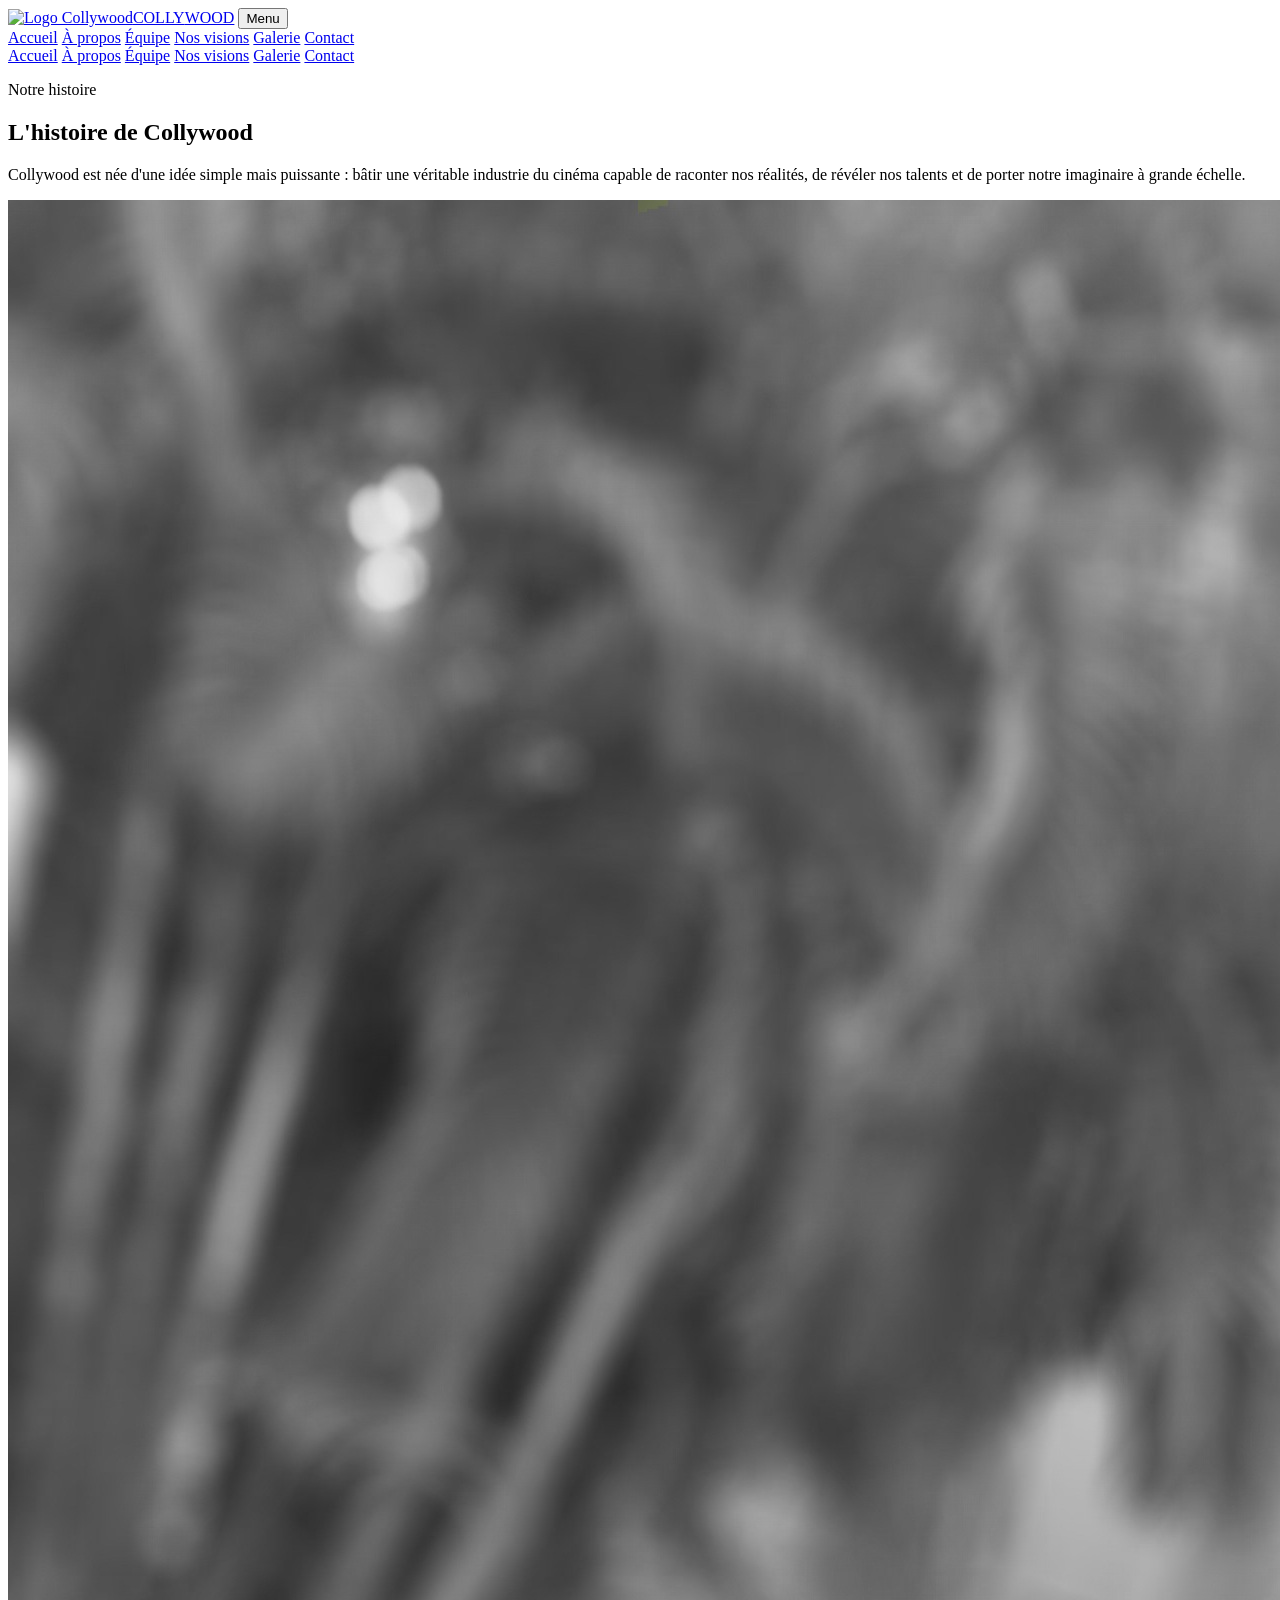
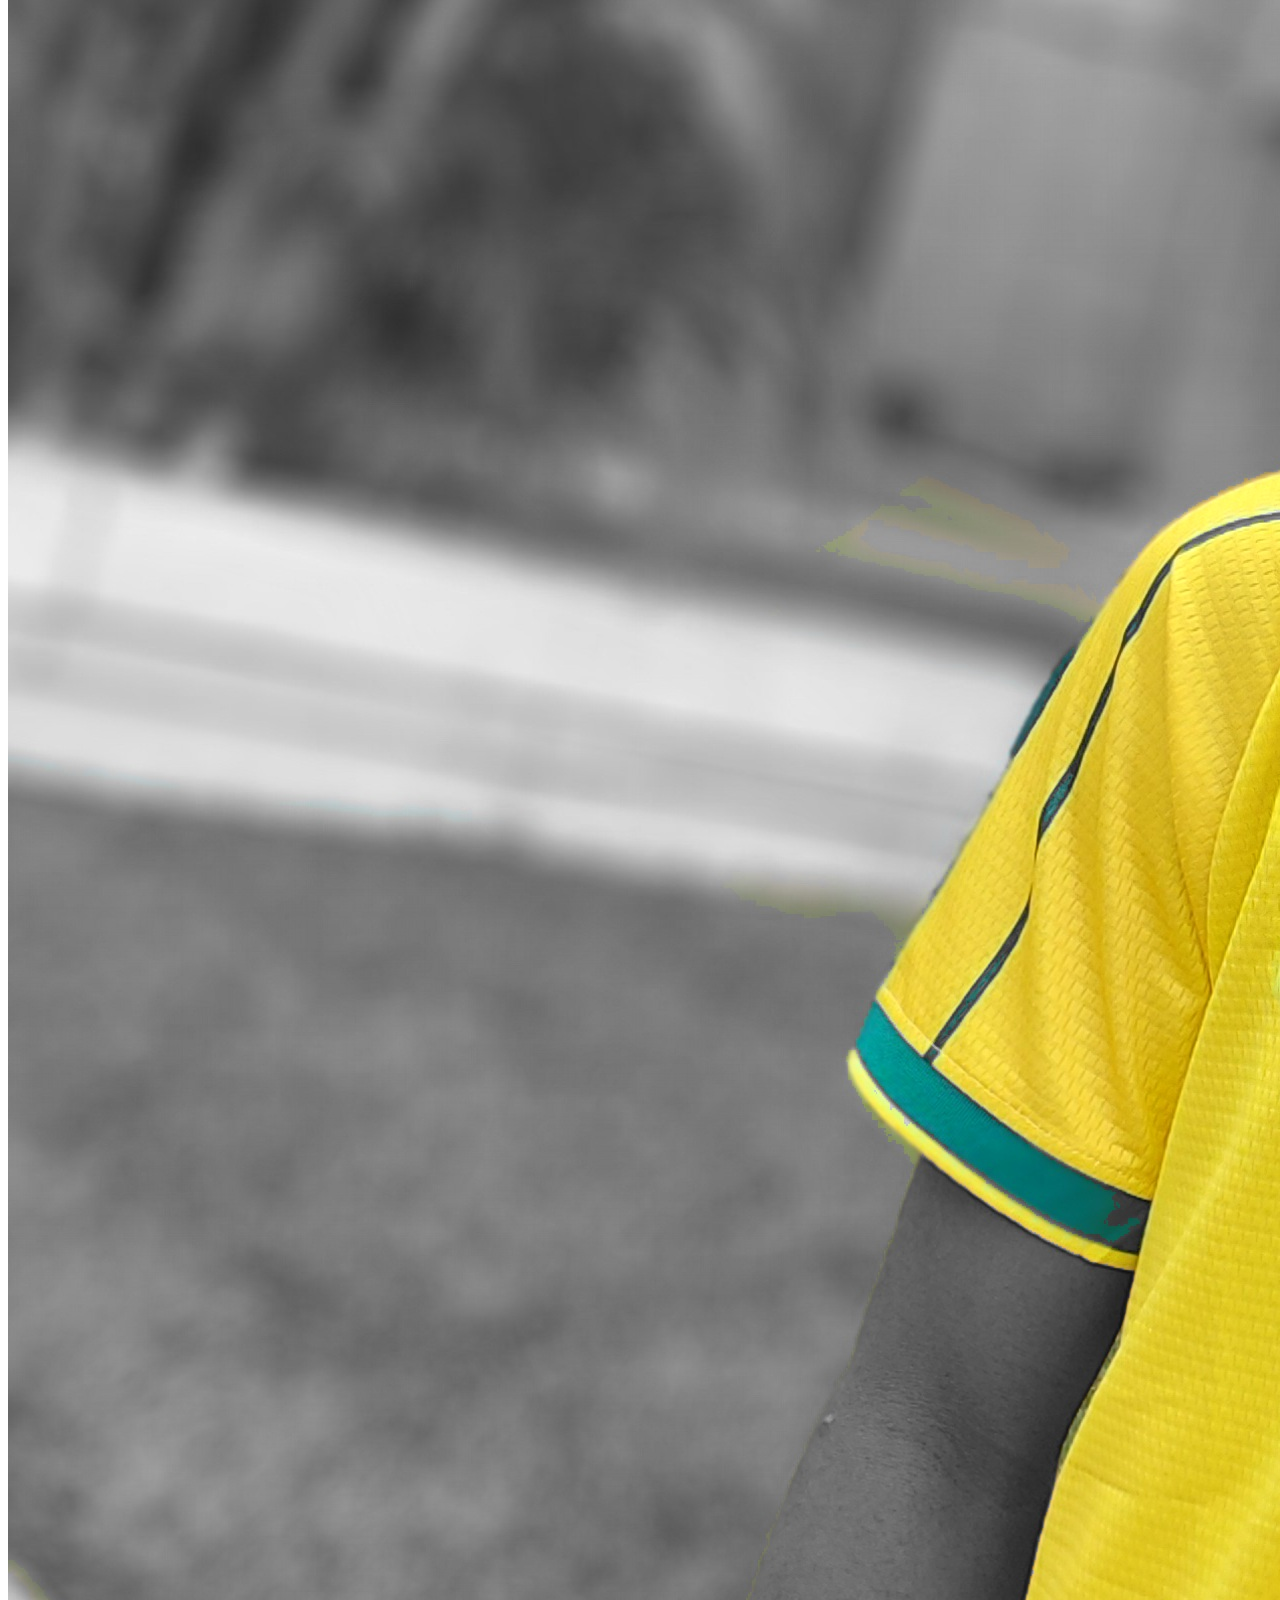
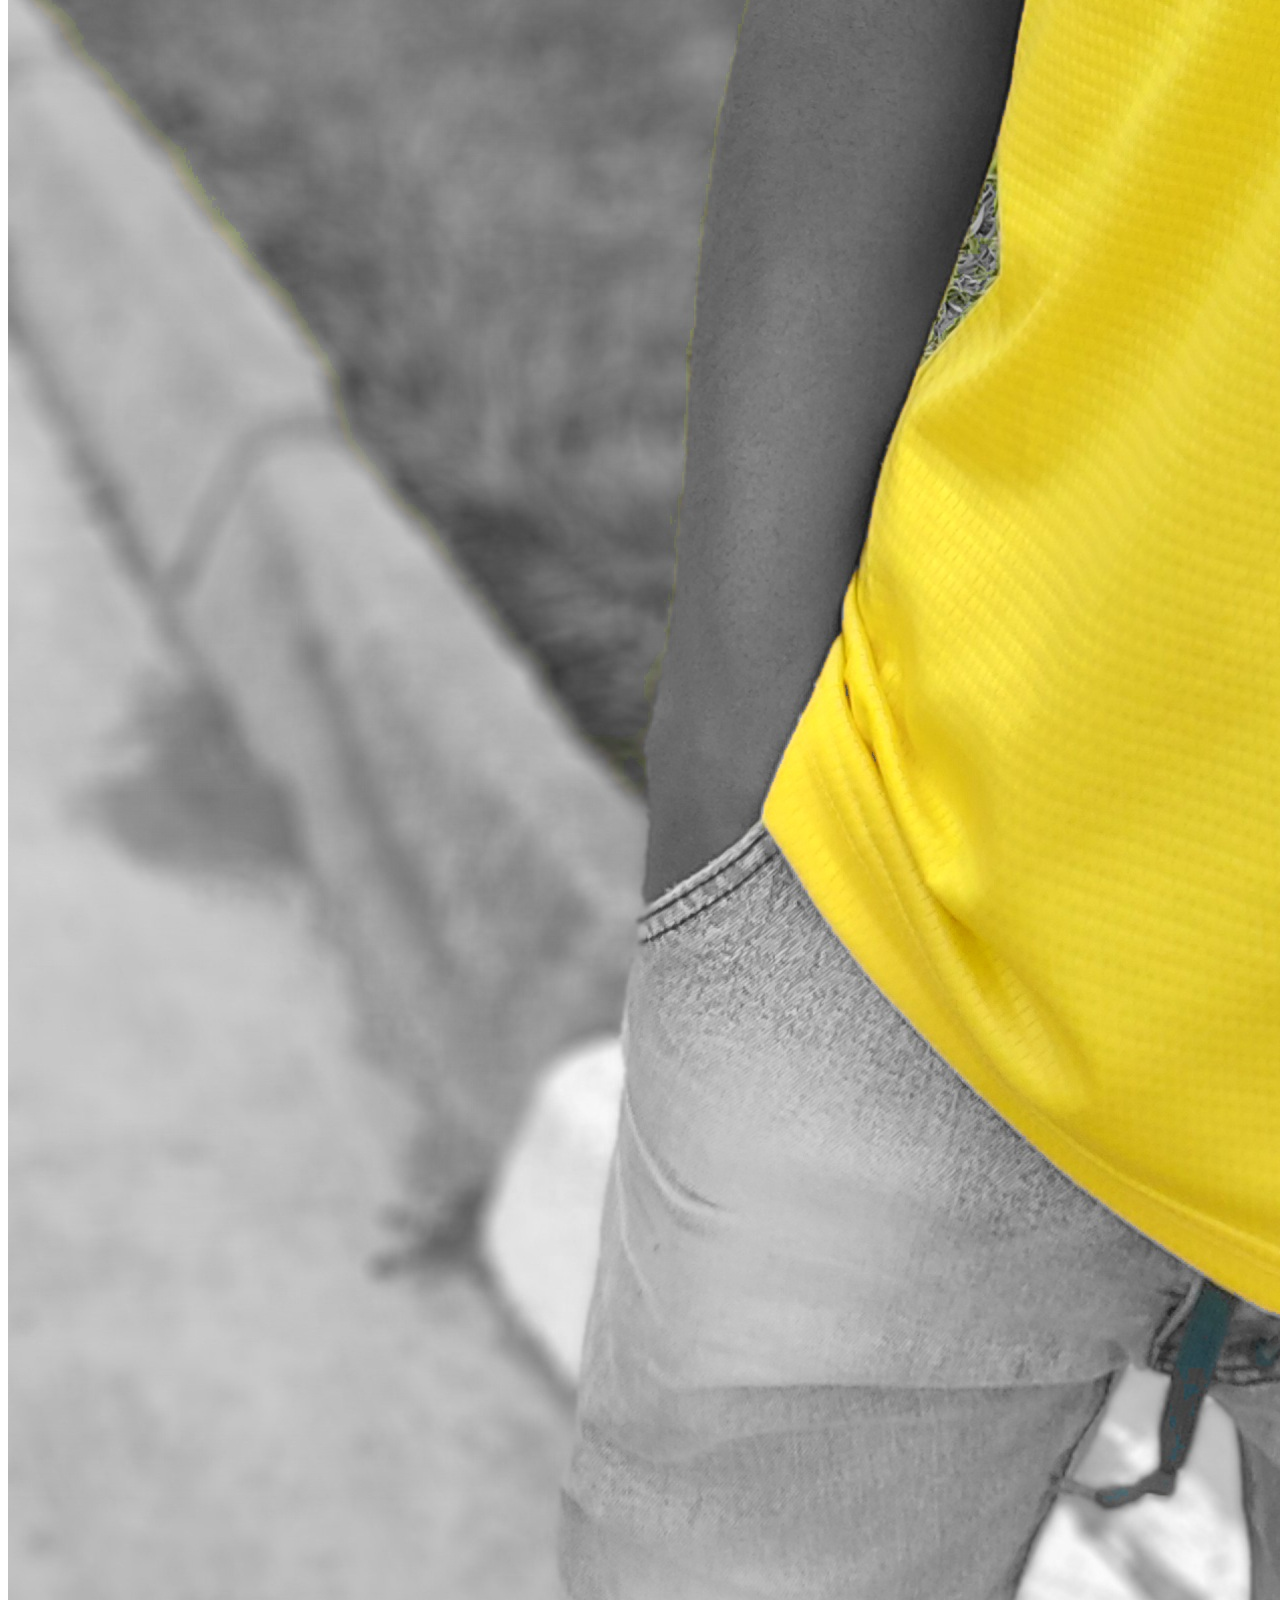
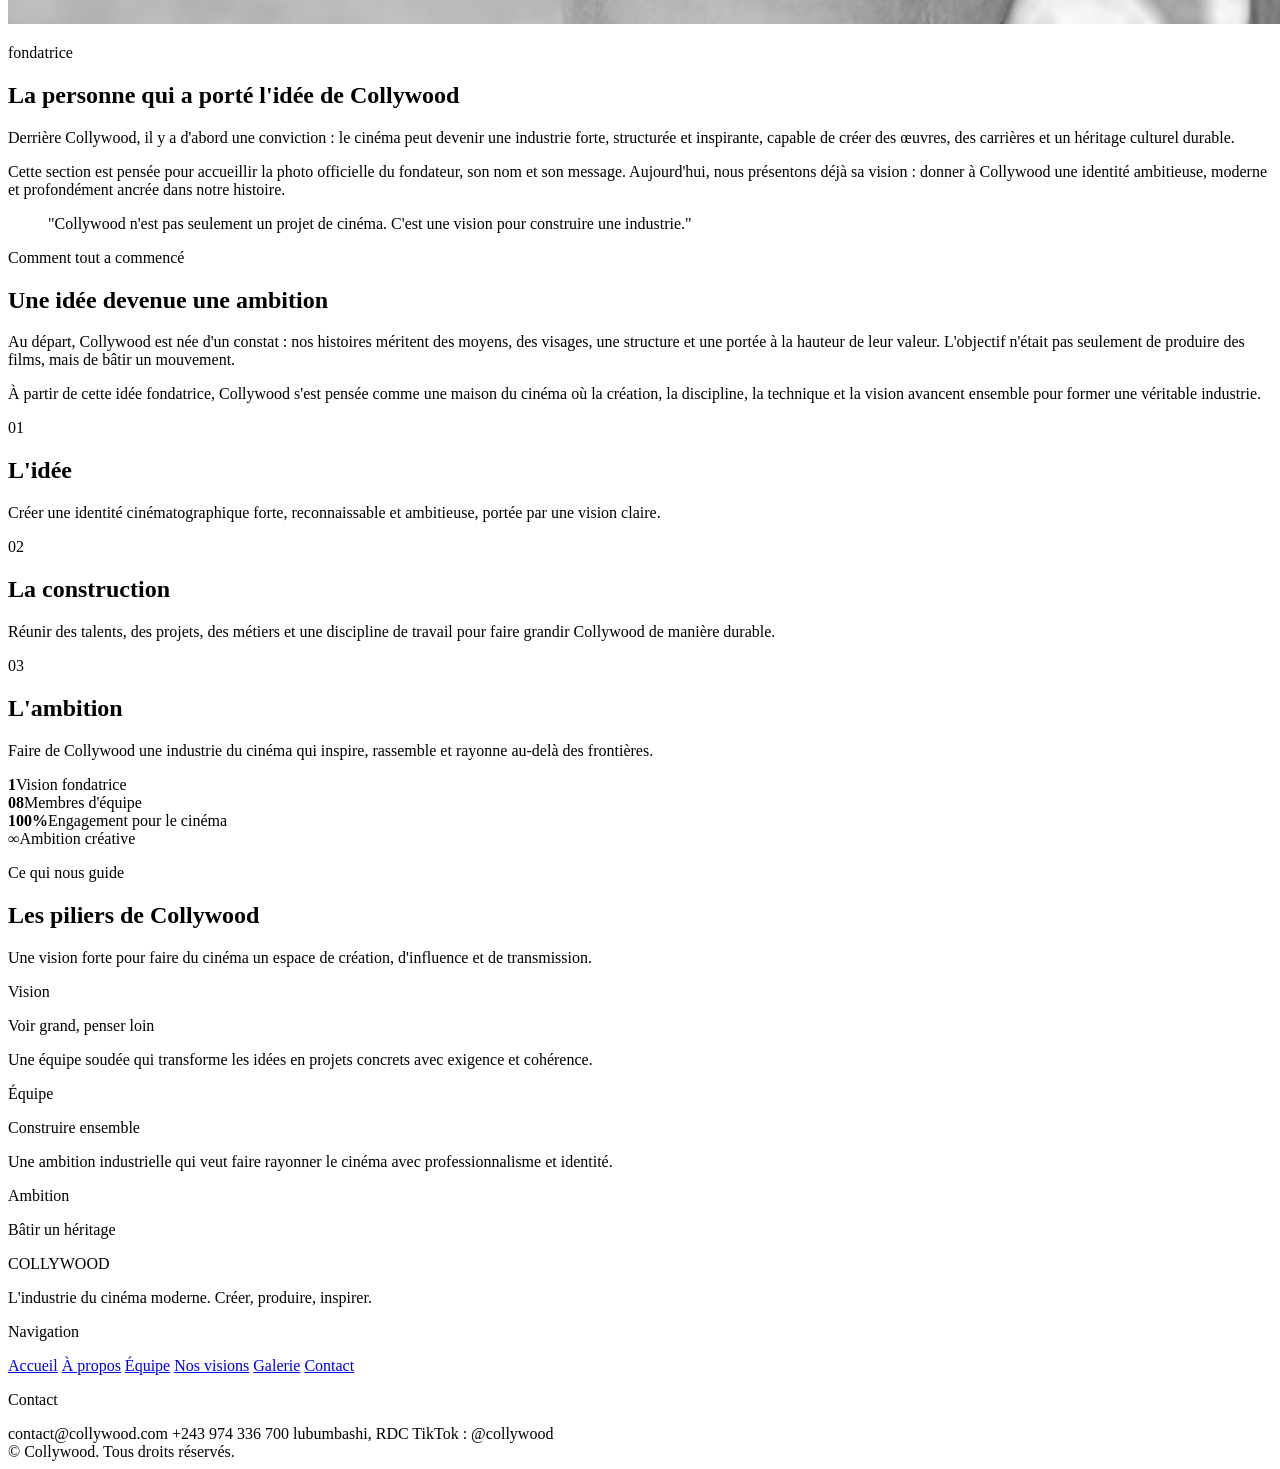
==== a-propos.html @ b6eca4f7 "Add files via upload" ====
<!doctype html>
<html lang="fr">
  <head>
    <meta charset="UTF-8" />
    <meta name="viewport" content="width=device-width, initial-scale=1.0" />
    <title>Collywood | À propos</title>
    <meta
      name="description"
      content="Découvrez l'histoire de Collywood, la vision du fondateur et l'ambition derrière cette industrie du cinéma."
    />
    <link rel="icon" type="image/x-icon" href="./public/favicon.ico" />
    <link rel="preconnect" href="https://fonts.googleapis.com" />
    <link rel="preconnect" href="https://fonts.gstatic.com" crossorigin />
    <link
      href="https://fonts.googleapis.com/css2?family=Outfit:wght@300;400;500;600;700;800&family=Space+Grotesk:wght@400;500;700&display=swap"
      rel="stylesheet"
    />
    <link rel="stylesheet" href="./styles.css" />
  </head>
  <body>
    <header class="site-header">
      <nav class="navbar container">
        <a class="brand" href="./index.html"><img class="brand-image" src="./public/favicon.ico" alt="Logo Collywood" />COLLY<span>WOOD</span></a>
        <button class="menu-toggle" type="button" aria-expanded="false" aria-controls="mobile-menu">Menu</button>
        <div class="nav-links desktop-nav">
          <a href="./index.html">Accueil</a>
          <a href="./a-propos.html">À propos</a>
          <a href="./equipe.html">Équipe</a>
          <a href="./nos-visions.html">Nos visions</a>
          <a href="./galerie.html">Galerie</a>
          <a href="./contact.html">Contact</a>
        </div>
      </nav>
      <div id="mobile-menu" class="mobile-menu container">
        <a href="./index.html">Accueil</a>
        <a href="./a-propos.html">À propos</a>
        <a href="./equipe.html">Équipe</a>
        <a href="./nos-visions.html">Nos visions</a>
        <a href="./galerie.html">Galerie</a>
        <a href="./contact.html">Contact</a>
      </div>
    </header>

    <main>
      <section class="hero section">
        <div class="container narrow" data-reveal>
          <p class="eyebrow">Notre histoire</p>
          <h1>L'histoire de <span class="text-gradient">Collywood</span></h1>
          <p class="hero-copy">
            Collywood est née d'une idée simple mais puissante : bâtir une véritable industrie du cinéma capable de raconter nos réalités, de révéler nos talents et de porter notre imaginaire à grande échelle.
          </p>
        </div>
      </section>

      <section class="section">
        <div class="container founder-layout">
          <div class="founder-media card" data-reveal>
            <img src="20250512_072657.jpg" alt="Photo du fondateur de Collywood" class="founder-portrait" />
          </div>
          <article class="card card-large founder-copy" data-reveal data-delay="100">
            <p class="section-kicker">fondatrice</p>
            <h2>La personne qui a porté l'idée de Collywood</h2>
            <p>
              Derrière Collywood, il y a d'abord une conviction : le cinéma peut devenir une industrie forte, structurée et inspirante, capable de créer des œuvres, des carrières et un héritage culturel durable.
            </p>
            <p>
              Cette section est pensée pour accueillir la photo officielle du fondateur, son nom et son message. Aujourd'hui, nous présentons déjà sa vision : donner à Collywood une identité ambitieuse, moderne et profondément ancrée dans notre histoire.
            </p>
            <blockquote class="founder-quote">
              "Collywood n'est pas seulement un projet de cinéma. C'est une vision pour construire une industrie."
            </blockquote>
          </article>
        </div>
      </section>

      <section class="section">
        <div class="container split-layout">
          <article class="card card-large" data-reveal>
            <p class="section-kicker">Comment tout a commencé</p>
            <h2>Une idée devenue une ambition</h2>
            <p>
              Au départ, Collywood est née d'un constat : nos histoires méritent des moyens, des visages, une structure et une portée à la hauteur de leur valeur. L'objectif n'était pas seulement de produire des films, mais de bâtir un mouvement.
            </p>
            <p>
              À partir de cette idée fondatrice, Collywood s'est pensée comme une maison du cinéma où la création, la discipline, la technique et la vision avancent ensemble pour former une véritable industrie.
            </p>
          </article>

          <div class="stack-list">
            <article class="feature-row" data-reveal data-delay="100">
              <div class="icon-badge">01</div>
              <div>
                <h2>L'idée</h2>
                <p>Créer une identité cinématographique forte, reconnaissable et ambitieuse, portée par une vision claire.</p>
              </div>
            </article>
            <article class="feature-row" data-reveal data-delay="180">
              <div class="icon-badge">02</div>
              <div>
                <h2>La construction</h2>
                <p>Réunir des talents, des projets, des métiers et une discipline de travail pour faire grandir Collywood de manière durable.</p>
              </div>
            </article>
            <article class="feature-row" data-reveal data-delay="260">
              <div class="icon-badge">03</div>
              <div>
                <h2>L'ambition</h2>
                <p>Faire de Collywood une industrie du cinéma qui inspire, rassemble et rayonne au-delà des frontières.</p>
              </div>
            </article>
          </div>
        </div>
      </section>

      <section class="section section-dark">
        <div class="container">
          <div class="stats-grid">
            <div data-reveal><strong>1</strong><span>Vision fondatrice</span></div>
            <div data-reveal data-delay="100"><strong>08</strong><span>Membres d'équipe</span></div>
            <div data-reveal data-delay="200"><strong>100%</strong><span>Engagement pour le cinéma</span></div>
            <div data-reveal data-delay="300"><strong>∞</strong><span>Ambition créative</span></div>
          </div>
        </div>
      </section>

      <section class="section">
        <div class="container">
          <div class="section-heading" data-reveal>
            <p class="eyebrow">Ce qui nous guide</p>
            <h2>Les piliers de Collywood</h2>
          </div>
          <div class="cards-grid cards-grid-3">
            <article class="card" data-reveal>
              <p class="quote">Une vision forte pour faire du cinéma un espace de création, d'influence et de transmission.</p>
              <p class="quote-author">Vision</p>
              <p class="quote-role">Voir grand, penser loin</p>
            </article>
            <article class="card" data-reveal data-delay="100">
              <p class="quote">Une équipe soudée qui transforme les idées en projets concrets avec exigence et cohérence.</p>
              <p class="quote-author">Équipe</p>
              <p class="quote-role">Construire ensemble</p>
            </article>
            <article class="card" data-reveal data-delay="200">
              <p class="quote">Une ambition industrielle qui veut faire rayonner le cinéma avec professionnalisme et identité.</p>
              <p class="quote-author">Ambition</p>
              <p class="quote-role">Bâtir un héritage</p>
            </article>
          </div>
        </div>
      </section>
    </main>

    <footer class="site-footer">
      <div class="container footer-grid">
        <div>
          <p class="footer-brand">COLLYWOOD</p>
          <p>L'industrie du cinéma moderne. Créer, produire, inspirer.</p>
        </div>
        <div>
          <p class="footer-title">Navigation</p>
          <div class="footer-links">
            <a href="./index.html">Accueil</a>
            <a href="./a-propos.html">À propos</a>
            <a href="./equipe.html">Équipe</a>
            <a href="./nos-visions.html">Nos visions</a>
            <a href="./galerie.html">Galerie</a>
            <a href="./contact.html">Contact</a>
          </div>
        </div>
        <div>
          <p class="footer-title">Contact</p>
          <div class="footer-links">
            <span>contact@collywood.com</span>
            <span>+243 974 336 700</span>
            <span>lubumbashi, RDC</span>
            <span>TikTok : @collywood</span>
          </div>
        </div>
      </div>
      <div class="container footer-bottom">
        <span>&copy; <span data-year></span> Collywood. Tous droits réservés.</span>
      </div>
    </footer>

    <script src="./script.js"></script>
  </body>
</html>
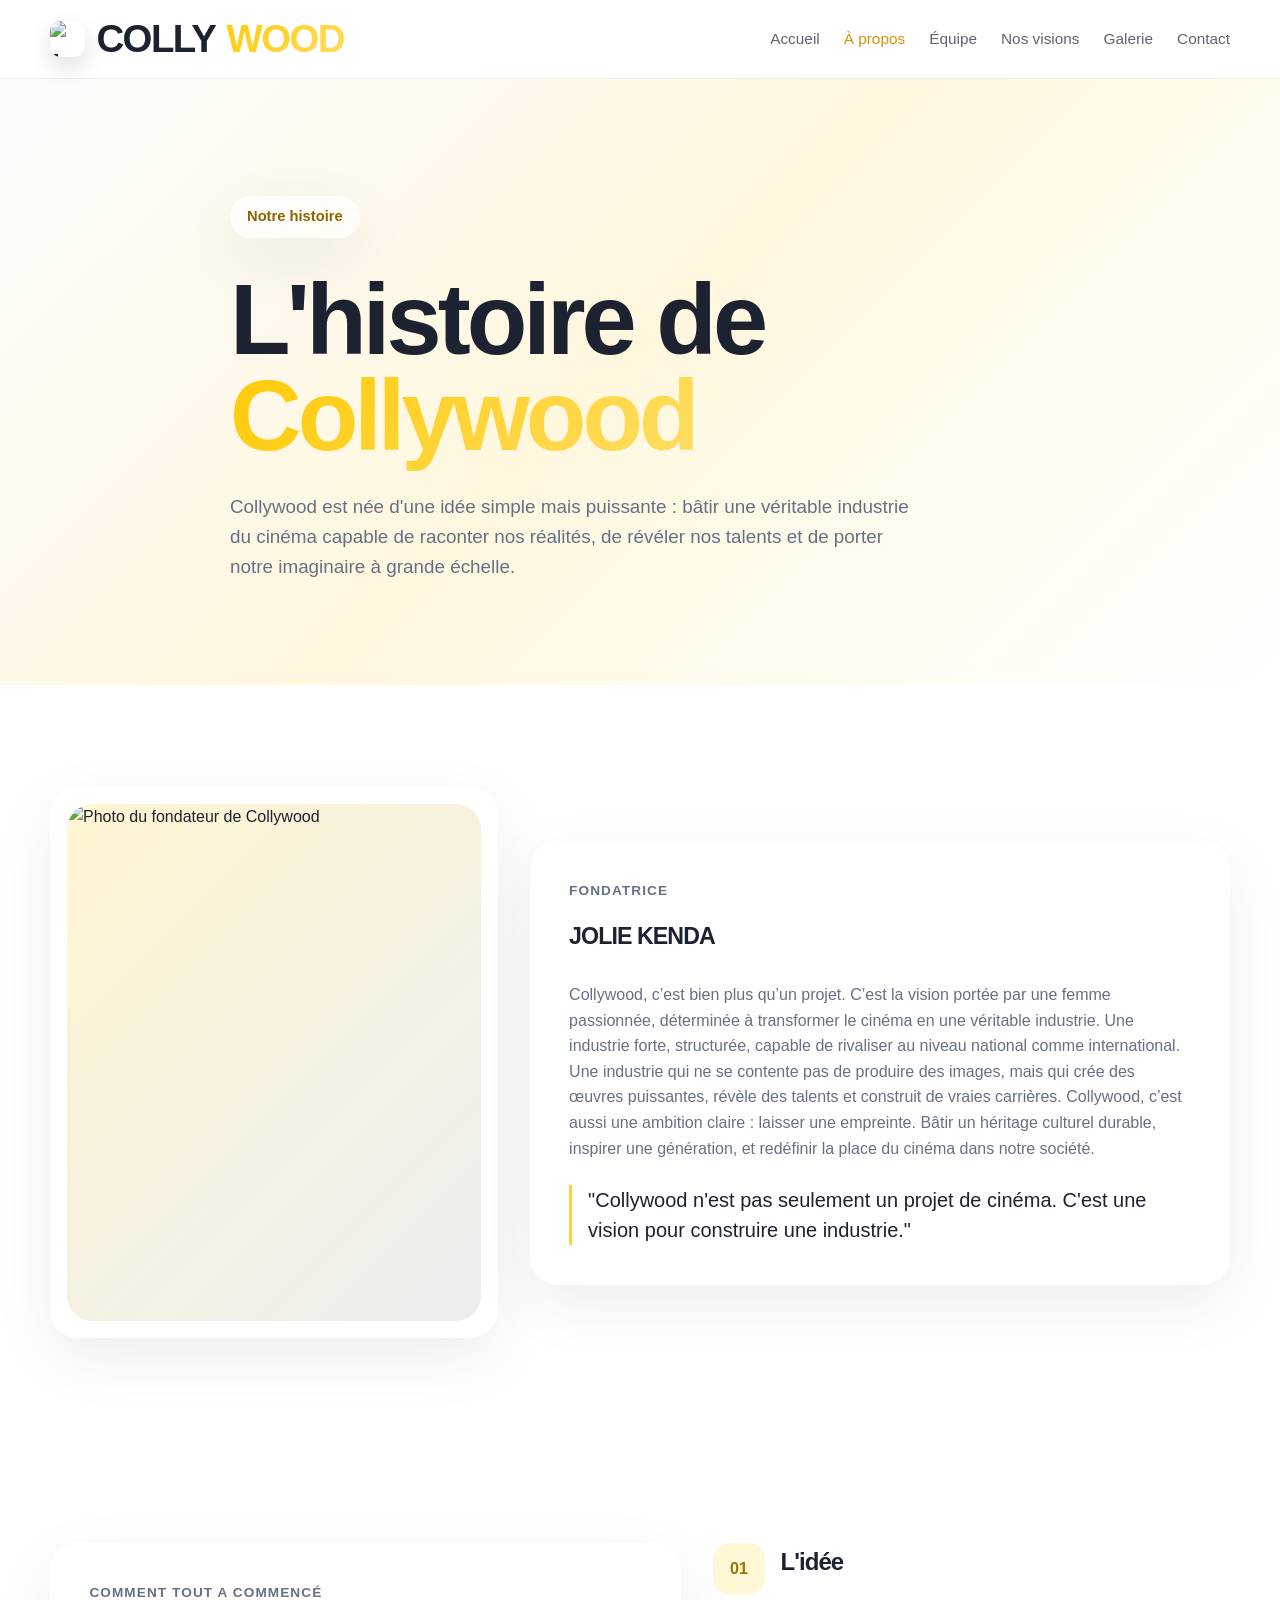
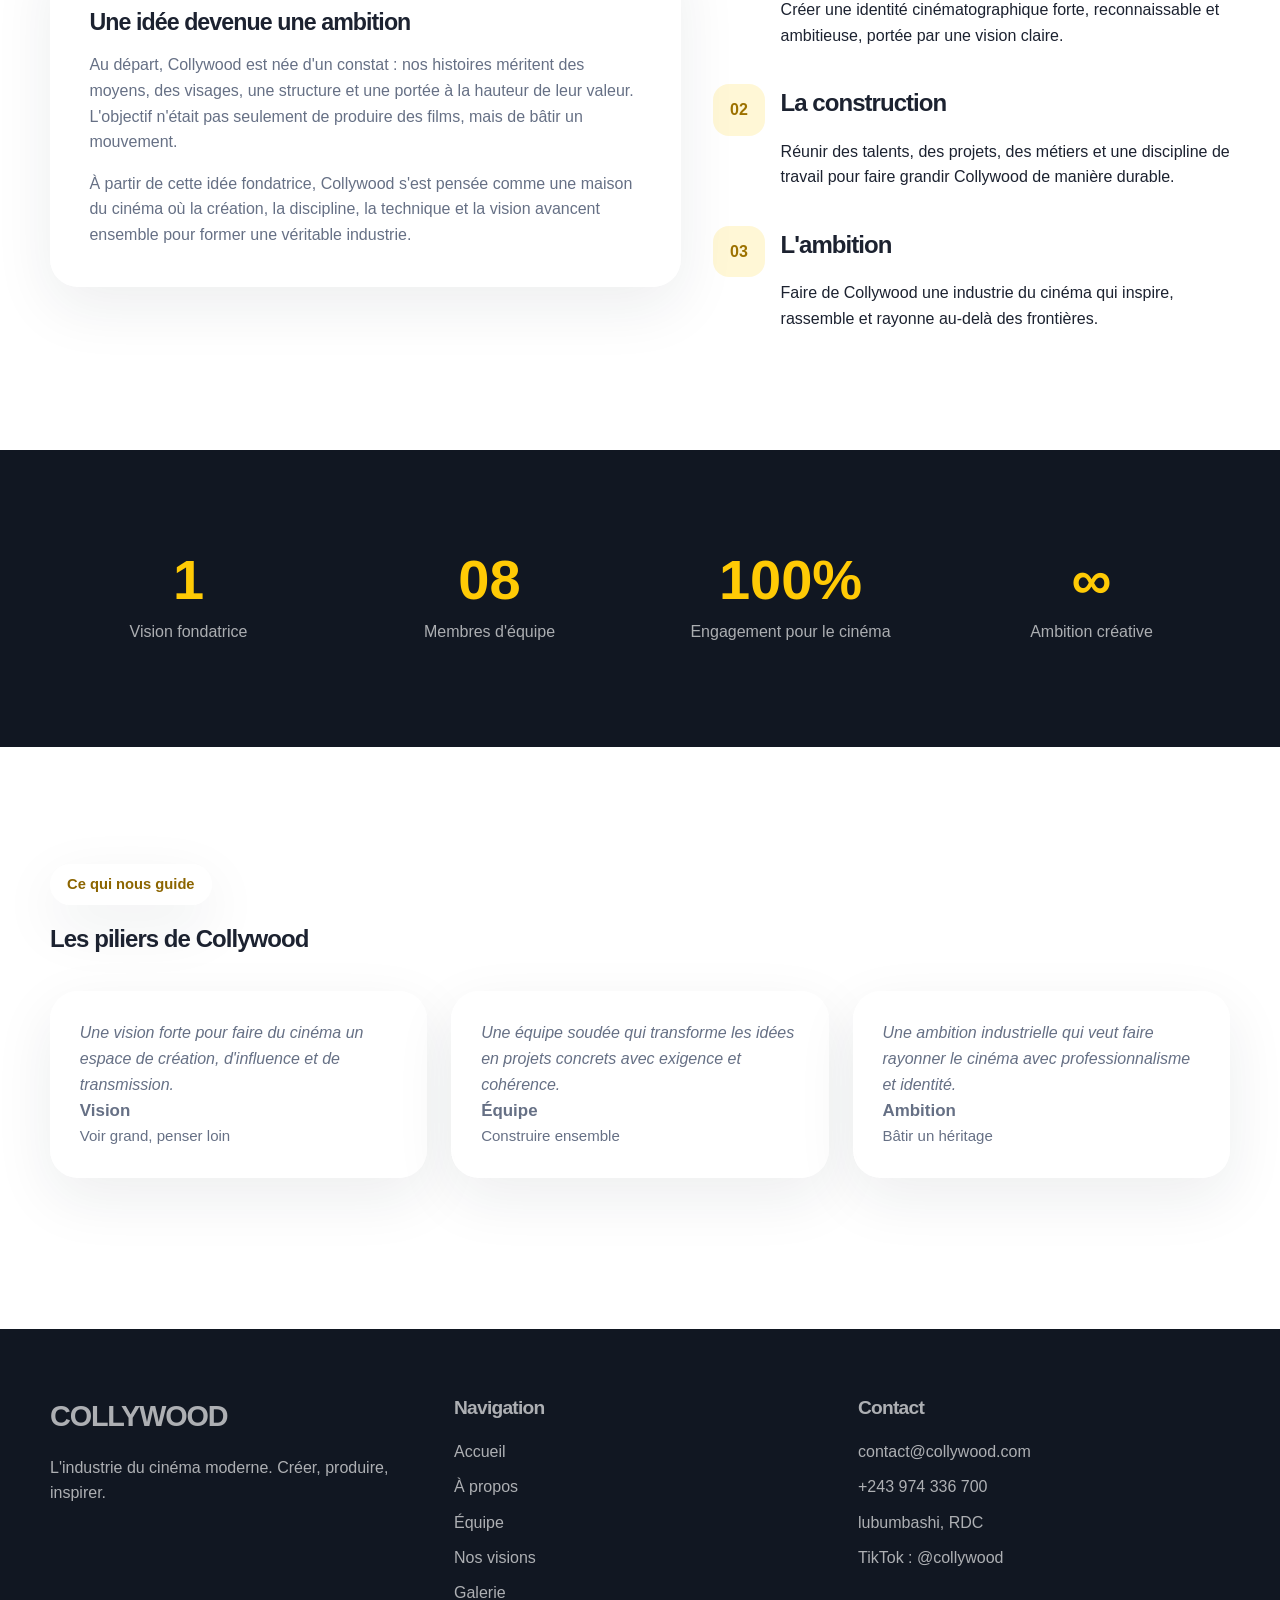
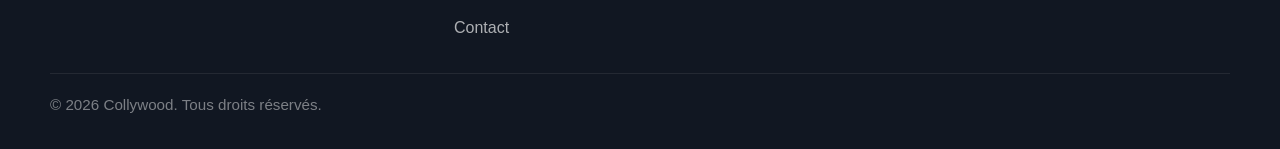
==== commit a2563d3d: "Update a-propos.html" ====
--- a/a-propos.html
+++ b/a-propos.html
@@ -55,17 +55,20 @@
       <section class="section">
         <div class="container founder-layout">
           <div class="founder-media card" data-reveal>
-            <img src="20250512_072657.jpg" alt="Photo du fondateur de Collywood" class="founder-portrait" />
+            <img src="2020512_072657.jpg" alt="Photo du fondateur de Collywood" class="founder-portrait" />
           </div>
           <article class="card card-large founder-copy" data-reveal data-delay="100">
             <p class="section-kicker">fondatrice</p>
-            <h2>La personne qui a porté l'idée de Collywood</h2>
+            <h2>JOLIE KENDA</h2>
             <p>
-              Derrière Collywood, il y a d'abord une conviction : le cinéma peut devenir une industrie forte, structurée et inspirante, capable de créer des œuvres, des carrières et un héritage culturel durable.
+              Collywood, c’est bien plus qu’un projet.
+C’est la vision portée par une femme passionnée, déterminée à transformer le cinéma en une véritable industrie.
+Une industrie forte, structurée, capable de rivaliser au niveau national comme international.
+Une industrie qui ne se contente pas de produire des images, mais qui crée des œuvres puissantes, révèle des talents et construit de vraies carrières.
+Collywood, c’est aussi une ambition claire : laisser une empreinte.
+Bâtir un héritage culturel durable, inspirer une génération, et redéfinir la place du cinéma dans notre société.
             </p>
-            <p>
-              Cette section est pensée pour accueillir la photo officielle du fondateur, son nom et son message. Aujourd'hui, nous présentons déjà sa vision : donner à Collywood une identité ambitieuse, moderne et profondément ancrée dans notre histoire.
-            </p>
+            
             <blockquote class="founder-quote">
               "Collywood n'est pas seulement un projet de cinéma. C'est une vision pour construire une industrie."
             </blockquote>
@@ -185,3 +188,4 @@
     <script src="./script.js"></script>
   </body>
 </html>
+
--- a/styles.css
+++ b/styles.css
@@ -0,0 +1,849 @@
+:root {
+  --background: #ffffff;
+  --foreground: #1c2230;
+  --muted: #667085;
+  --surface: rgba(255, 255, 255, 0.75);
+  --surface-border: rgba(255, 255, 255, 0.45);
+  --surface-shadow: 0 20px 60px rgba(28, 34, 48, 0.08);
+  --border: rgba(28, 34, 48, 0.08);
+  --primary: #ffca05;
+  --primary-deep: #f0b700;
+  --dark: #111722;
+  --dark-muted: rgba(255, 255, 255, 0.65);
+  --hero-bg: linear-gradient(135deg, #fbfbfb 0%, #fff7de 48%, #ffffff 100%);
+  --radius: 28px;
+  --container: 1180px;
+}
+
+* {
+  box-sizing: border-box;
+}
+
+html {
+  scroll-behavior: smooth;
+}
+
+body {
+  margin: 0;
+  color: var(--foreground);
+  background: var(--background);
+  font-family: "Space Grotesk", sans-serif;
+  line-height: 1.6;
+}
+
+a {
+  color: inherit;
+  text-decoration: none;
+}
+
+img,
+iframe {
+  display: block;
+  max-width: 100%;
+}
+
+button,
+input,
+textarea {
+  font: inherit;
+}
+
+.container {
+  width: min(calc(100% - 2rem), var(--container));
+  margin: 0 auto;
+}
+
+.narrow {
+  max-width: 820px;
+}
+
+.narrow-list {
+  width: min(calc(100% - 2rem), 860px);
+  margin: 0 auto;
+  display: grid;
+  gap: 1.5rem;
+}
+
+.site-header {
+  position: sticky;
+  top: 0;
+  z-index: 50;
+  backdrop-filter: blur(24px) saturate(180%);
+  background: rgba(255, 255, 255, 0.84);
+  border-bottom: 1px solid var(--border);
+}
+
+.navbar {
+  min-height: 78px;
+  display: flex;
+  align-items: center;
+  justify-content: space-between;
+  gap: 1rem;
+}
+
+.brand {
+  display: inline-flex;
+  align-items: center;
+  gap: 0.7rem;
+  font-family: "Outfit", sans-serif;
+  font-size: clamp(1.8rem, 4vw, 2.4rem);
+  font-weight: 800;
+  letter-spacing: -0.04em;
+}
+
+.brand-image {
+  width: 2.2rem;
+  height: 2.2rem;
+  object-fit: cover;
+  border-radius: 0.7rem;
+  box-shadow: 0 10px 22px rgba(28, 34, 48, 0.14);
+}
+
+.brand span,
+.text-gradient {
+  background: linear-gradient(135deg, var(--primary) 0%, #ffdd65 100%);
+  -webkit-background-clip: text;
+  background-clip: text;
+  color: transparent;
+}
+
+.nav-links {
+  display: flex;
+  align-items: center;
+  gap: 1.5rem;
+}
+
+.nav-links a {
+  color: rgba(28, 34, 48, 0.7);
+  font-size: 0.96rem;
+  font-weight: 500;
+  transition: color 0.2s ease;
+}
+
+.nav-links a:hover,
+.nav-links a.is-active,
+.mobile-menu a.is-active {
+  color: #d49400;
+}
+
+.menu-toggle {
+  display: none;
+  border: 0;
+  background: rgba(28, 34, 48, 0.06);
+  color: var(--foreground);
+  border-radius: 999px;
+  padding: 0.7rem 1rem;
+  cursor: pointer;
+}
+
+.mobile-menu {
+  display: none;
+  padding: 0 0 1rem;
+}
+
+.mobile-menu a {
+  display: block;
+  padding: 0.9rem 1rem;
+  margin: 0.35rem 0;
+  border-radius: 18px;
+  background: rgba(28, 34, 48, 0.04);
+  color: rgba(28, 34, 48, 0.75);
+}
+
+.mobile-menu.is-open {
+  display: block;
+}
+
+.hero {
+  background: var(--hero-bg);
+  position: relative;
+  overflow: hidden;
+}
+
+.hero-home {
+  min-height: calc(100vh - 78px);
+  display: flex;
+  align-items: center;
+}
+
+.hero-grid {
+  display: grid;
+  align-items: center;
+  padding: 4rem 0;
+}
+
+.hero-blob {
+  position: absolute;
+  border-radius: 999px;
+  filter: blur(70px);
+  pointer-events: none;
+}
+
+.blob-right {
+  width: 18rem;
+  height: 18rem;
+  right: 6%;
+  top: 12%;
+  background: rgba(255, 202, 5, 0.22);
+}
+
+.blob-left {
+  width: 22rem;
+  height: 22rem;
+  left: 4%;
+  bottom: 8%;
+  background: rgba(255, 202, 5, 0.1);
+}
+
+.section {
+  padding: clamp(4.5rem, 8vw, 7rem) 0;
+}
+
+.section-dark {
+  background: var(--dark);
+}
+
+.eyebrow {
+  display: inline-flex;
+  align-items: center;
+  gap: 0.5rem;
+  padding: 0.5rem 1rem;
+  border-radius: 999px;
+  background: rgba(255, 255, 255, 0.65);
+  border: 1px solid rgba(255, 255, 255, 0.5);
+  box-shadow: var(--surface-shadow);
+  color: #8c6500;
+  font-size: 0.92rem;
+  font-weight: 600;
+}
+
+h1,
+h2,
+h3,
+h4,
+.footer-brand,
+.footer-title {
+  font-family: "Outfit", sans-serif;
+  letter-spacing: -0.04em;
+  margin: 0;
+}
+
+h1 {
+  margin-top: 1.25rem;
+  font-size: clamp(3rem, 8vw, 6.2rem);
+  line-height: 0.96;
+}
+
+.hero-copy {
+  max-width: 680px;
+  margin: 1.8rem 0 0;
+  color: var(--muted);
+  font-size: clamp(1.02rem, 2vw, 1.18rem);
+}
+
+.button-row {
+  display: flex;
+  flex-wrap: wrap;
+  gap: 1rem;
+  margin-top: 2rem;
+}
+
+.button {
+  display: inline-flex;
+  align-items: center;
+  justify-content: center;
+  min-height: 52px;
+  padding: 0.9rem 1.5rem;
+  border-radius: 999px;
+  font-weight: 700;
+  transition: transform 0.2s ease, box-shadow 0.2s ease, background 0.2s ease;
+}
+
+.button:hover {
+  transform: translateY(-2px);
+}
+
+.button-primary {
+  background: var(--primary);
+  color: var(--foreground);
+  box-shadow: 0 12px 30px rgba(255, 202, 5, 0.28);
+}
+
+.button-primary:hover {
+  background: var(--primary-deep);
+}
+
+.button-secondary {
+  border: 1px solid rgba(28, 34, 48, 0.15);
+  background: rgba(255, 255, 255, 0.6);
+}
+
+.cards-grid {
+  display: grid;
+  gap: 1.5rem;
+}
+
+.cards-grid-2 {
+  grid-template-columns: repeat(2, minmax(0, 1fr));
+}
+
+.cards-grid-3 {
+  grid-template-columns: repeat(3, minmax(0, 1fr));
+}
+
+.card {
+  padding: 1.8rem;
+  border-radius: var(--radius);
+  background: var(--surface);
+  border: 1px solid var(--surface-border);
+  box-shadow: var(--surface-shadow);
+  backdrop-filter: blur(20px) saturate(160%);
+}
+
+.card h2 {
+  margin-top: 0;
+  margin-bottom: 0.7rem;
+  font-size: 1.45rem;
+}
+
+.card p {
+  margin: 0;
+  color: var(--muted);
+}
+
+.card-large {
+  padding: 2.4rem;
+}
+
+.card-large p + p {
+  margin-top: 1rem;
+}
+
+.icon-badge,
+.avatar-placeholder {
+  width: 3.2rem;
+  height: 3.2rem;
+  border-radius: 1rem;
+  display: inline-flex;
+  align-items: center;
+  justify-content: center;
+  background: rgba(255, 202, 5, 0.16);
+  color: #9d7200;
+  font-weight: 700;
+  margin-bottom: 1rem;
+}
+
+.split-layout {
+  display: grid;
+  grid-template-columns: minmax(0, 1.1fr) minmax(0, 0.9fr);
+  gap: 2rem;
+  align-items: start;
+}
+
+.stack-list {
+  display: grid;
+  gap: 1.25rem;
+}
+
+.feature-row {
+  display: flex;
+  align-items: flex-start;
+  gap: 1rem;
+}
+
+.feature-row .icon-badge {
+  flex: none;
+  margin-bottom: 0;
+}
+
+.section-heading {
+  margin-bottom: 2rem;
+}
+
+.stats-grid {
+  display: grid;
+  grid-template-columns: repeat(4, minmax(0, 1fr));
+  gap: 1.5rem;
+}
+
+.stats-grid div {
+  text-align: center;
+}
+
+.stats-grid strong {
+  display: block;
+  color: var(--primary);
+  font-family: "Outfit", sans-serif;
+  font-size: clamp(2.2rem, 5vw, 3.5rem);
+  line-height: 1;
+}
+
+.stats-grid span {
+  display: block;
+  margin-top: 0.65rem;
+  color: var(--dark-muted);
+}
+
+.quote {
+  font-style: italic;
+}
+
+.quote-author {
+  margin-top: 1.25rem;
+  color: var(--foreground);
+  font-family: "Outfit", sans-serif;
+  font-size: 1.06rem;
+  font-weight: 700;
+}
+
+.quote-role {
+  margin-top: 0.15rem;
+  font-size: 0.94rem;
+}
+
+.profile-card {
+  text-align: center;
+}
+
+.profile-card .avatar-placeholder {
+  margin-left: auto;
+  margin-right: auto;
+  width: 5rem;
+  height: 5rem;
+  border-radius: 999px;
+}
+
+.profile-role {
+  margin-bottom: 0.75rem;
+  color: #b27c00;
+  font-weight: 700;
+}
+
+.media-card {
+  overflow: hidden;
+  padding: 0;
+}
+
+.media-card h2,
+.media-card p {
+  padding: 0 1.5rem 1.5rem;
+}
+
+.media-card h2 {
+  padding-top: 1.25rem;
+  margin-bottom: 0.45rem;
+}
+
+.video-frame {
+  position: relative;
+  aspect-ratio: 16 / 9;
+  background: #121826;
+}
+
+.video-frame iframe {
+  width: 100%;
+  height: 100%;
+  border: 0;
+}
+
+.announcement-card {
+  display: grid;
+  gap: 1rem;
+}
+
+.announcement-meta {
+  display: flex;
+  align-items: center;
+  gap: 0.8rem;
+  flex-wrap: wrap;
+  color: var(--muted);
+  font-size: 0.94rem;
+}
+
+.tag {
+  display: inline-flex;
+  align-items: center;
+  justify-content: center;
+  padding: 0.4rem 0.8rem;
+  border-radius: 999px;
+  background: rgba(255, 202, 5, 0.14);
+  color: #9d7200;
+  font-size: 0.82rem;
+  font-weight: 700;
+}
+
+.contact-layout {
+  display: grid;
+  grid-template-columns: minmax(0, 1.4fr) minmax(280px, 0.9fr);
+  gap: 2rem;
+  align-items: start;
+}
+
+.form-card {
+  display: grid;
+  gap: 1.25rem;
+}
+
+.form-row {
+  display: grid;
+  grid-template-columns: repeat(2, minmax(0, 1fr));
+  gap: 1rem;
+}
+
+label {
+  display: grid;
+  gap: 0.55rem;
+}
+
+label span {
+  font-size: 0.95rem;
+  font-weight: 600;
+}
+
+input,
+textarea {
+  width: 100%;
+  border: 1px solid rgba(28, 34, 48, 0.12);
+  border-radius: 18px;
+  background: rgba(255, 255, 255, 0.92);
+  padding: 0.95rem 1rem;
+  color: var(--foreground);
+}
+
+textarea {
+  resize: vertical;
+}
+
+input:focus,
+textarea:focus {
+  outline: 2px solid rgba(255, 202, 5, 0.28);
+  border-color: rgba(255, 202, 5, 0.8);
+}
+
+.form-actions {
+  display: flex;
+  flex-wrap: wrap;
+  align-items: center;
+  gap: 1rem;
+}
+
+.form-status {
+  min-height: 1.5rem;
+  color: #1f7a35;
+  font-weight: 600;
+}
+
+.contact-info {
+  display: grid;
+  gap: 1rem;
+}
+
+.cta-panel {
+  position: relative;
+  overflow: hidden;
+  padding: clamp(2rem, 5vw, 4rem);
+  border-radius: 2rem;
+  background: var(--dark);
+  text-align: center;
+}
+
+.cta-panel h2 {
+  color: white;
+  font-size: clamp(2rem, 4vw, 3.6rem);
+}
+
+.cta-panel p {
+  max-width: 560px;
+  margin: 1rem auto 2rem;
+  color: rgba(255, 255, 255, 0.72);
+}
+
+.cta-glow {
+  position: absolute;
+  top: -3rem;
+  right: -3rem;
+  width: 16rem;
+  height: 16rem;
+  border-radius: 999px;
+  background: rgba(255, 202, 5, 0.18);
+  filter: blur(55px);
+}
+
+.site-footer {
+  background: var(--dark);
+  color: white;
+  margin-top: 3rem;
+}
+
+.footer-grid {
+  display: grid;
+  grid-template-columns: repeat(3, minmax(0, 1fr));
+  gap: 2rem;
+  padding: 4rem 0 2rem;
+}
+
+.footer-brand {
+  font-size: 1.8rem;
+  font-weight: 800;
+}
+
+.footer-title {
+  margin-bottom: 1rem;
+  font-size: 1.2rem;
+  font-weight: 700;
+}
+
+.footer-links {
+  display: grid;
+  gap: 0.6rem;
+}
+
+.footer-links a,
+.footer-links span,
+.site-footer p {
+  color: rgba(255, 255, 255, 0.66);
+}
+
+.footer-bottom {
+  padding: 1.2rem 0 2rem;
+  border-top: 1px solid rgba(255, 255, 255, 0.08);
+  color: rgba(255, 255, 255, 0.45);
+  font-size: 0.95rem;
+}
+
+.error-page {
+  min-height: 100vh;
+  background: var(--hero-bg);
+}
+
+.error-layout {
+  min-height: 100vh;
+  display: grid;
+  place-items: center;
+  padding: 2rem;
+}
+
+.error-card {
+  max-width: 560px;
+  text-align: center;
+}
+
+[data-reveal] {
+  opacity: 0;
+  transform: translateY(36px);
+  transition:
+    opacity 0.7s ease,
+    transform 0.7s cubic-bezier(0.22, 1, 0.36, 1);
+  transition-delay: var(--reveal-delay, 0ms);
+}
+
+[data-reveal].is-visible {
+  opacity: 1;
+  transform: translateY(0);
+}
+
+@media (max-width: 960px) {
+  .cards-grid-3,
+  .cards-grid-2,
+  .split-layout,
+  .contact-layout,
+  .footer-grid,
+  .stats-grid {
+    grid-template-columns: 1fr;
+  }
+
+  .desktop-nav {
+    display: none;
+  }
+
+  .menu-toggle {
+    display: inline-flex;
+  }
+
+  .form-row {
+    grid-template-columns: 1fr;
+  }
+}
+
+@media (max-width: 640px) {
+  .container,
+  .narrow-list {
+    width: min(calc(100% - 1.25rem), var(--container));
+  }
+
+  .section {
+    padding: 4rem 0;
+  }
+
+  .card,
+  .card-large,
+  .cta-panel {
+    padding: 1.4rem;
+  }
+
+  .navbar {
+    min-height: 72px;
+  }
+}
+
+@media (prefers-reduced-motion: reduce) {
+  html {
+    scroll-behavior: auto;
+  }
+
+  *,
+  *::before,
+  *::after {
+    animation: none !important;
+    transition: none !important;
+  }
+
+  [data-reveal] {
+    opacity: 1;
+    transform: none;
+  }
+}
+
+body.has-popup-open {
+  overflow: hidden;
+}
+
+.popup-actions {
+  display: flex;
+  flex-wrap: wrap;
+  gap: 1rem;
+  margin-top: 2rem;
+}
+
+.section-kicker {
+  margin: 0 0 0.7rem;
+  color: #b27c00;
+  font-size: 0.85rem;
+  font-weight: 700;
+  letter-spacing: 0.08em;
+  text-transform: uppercase;
+}
+
+.vision-panel {
+  display: grid;
+  grid-template-columns: minmax(0, 1.15fr) minmax(0, 0.85fr);
+  gap: 2rem;
+  align-items: start;
+}
+
+.founder-layout {
+  display: grid;
+  grid-template-columns: minmax(280px, 0.78fr) minmax(0, 1.22fr);
+  gap: 2rem;
+  align-items: center;
+}
+
+.founder-media {
+  padding: 1rem;
+}
+
+.founder-portrait {
+  width: 100%;
+  aspect-ratio: 4 / 5;
+  object-fit: cover;
+  border-radius: 1.6rem;
+  background: linear-gradient(135deg, rgba(255, 202, 5, 0.18), rgba(17, 23, 34, 0.08));
+}
+
+.founder-copy {
+  display: grid;
+  gap: 1rem;
+}
+
+.founder-quote {
+  margin: 0.5rem 0 0;
+  padding-left: 1rem;
+  border-left: 3px solid rgba(255, 202, 5, 0.8);
+  color: var(--foreground);
+  font-family: "Outfit", sans-serif;
+  font-size: 1.25rem;
+  line-height: 1.5;
+}
+
+.profile-visual {
+  aspect-ratio: 1 / 1;
+  margin-bottom: 1.2rem;
+  border-radius: 1.35rem;
+  overflow: hidden;
+  background: linear-gradient(135deg, rgba(255, 202, 5, 0.18), rgba(17, 23, 34, 0.1));
+}
+
+.profile-photo {
+  width: 100%;
+  height: 100%;
+  object-fit: cover;
+}
+
+.announcement-pill {
+  position: fixed;
+  right: 1.2rem;
+  bottom: 1.2rem;
+  z-index: 60;
+  border: 0;
+  border-radius: 999px;
+  padding: 0.85rem 1.25rem;
+  background: var(--dark);
+  color: white;
+  box-shadow: 0 18px 45px rgba(17, 23, 34, 0.28);
+  cursor: pointer;
+}
+
+.popup-backdrop {
+  position: fixed;
+  inset: 0;
+  z-index: 69;
+  background: rgba(17, 23, 34, 0.56);
+  backdrop-filter: blur(6px);
+}
+
+.announcement-popup {
+  position: fixed;
+  z-index: 70;
+  left: 50%;
+  top: 50%;
+  width: min(calc(100% - 1.5rem), 560px);
+  padding: 2rem;
+  border-radius: 2rem;
+  background: rgba(255, 255, 255, 0.96);
+  border: 1px solid rgba(255, 255, 255, 0.72);
+  box-shadow: 0 30px 80px rgba(17, 23, 34, 0.24);
+  transform: translate(-50%, -50%);
+}
+
+.popup-close {
+  position: absolute;
+  top: 1rem;
+  right: 1rem;
+  width: 2.5rem;
+  height: 2.5rem;
+  border: 0;
+  border-radius: 999px;
+  background: rgba(17, 23, 34, 0.08);
+  color: var(--foreground);
+  font-size: 1.4rem;
+  cursor: pointer;
+}
+
+.popup-date {
+  margin: 0.5rem 0 1rem;
+  color: #b27c00;
+  font-weight: 700;
+}
+
+@media (max-width: 960px) {
+  .vision-panel,
+  .founder-layout {
+    grid-template-columns: 1fr;
+  }
+}
+
+@media (max-width: 640px) {
+  .announcement-popup {
+    padding: 1.4rem;
+  }
+}
